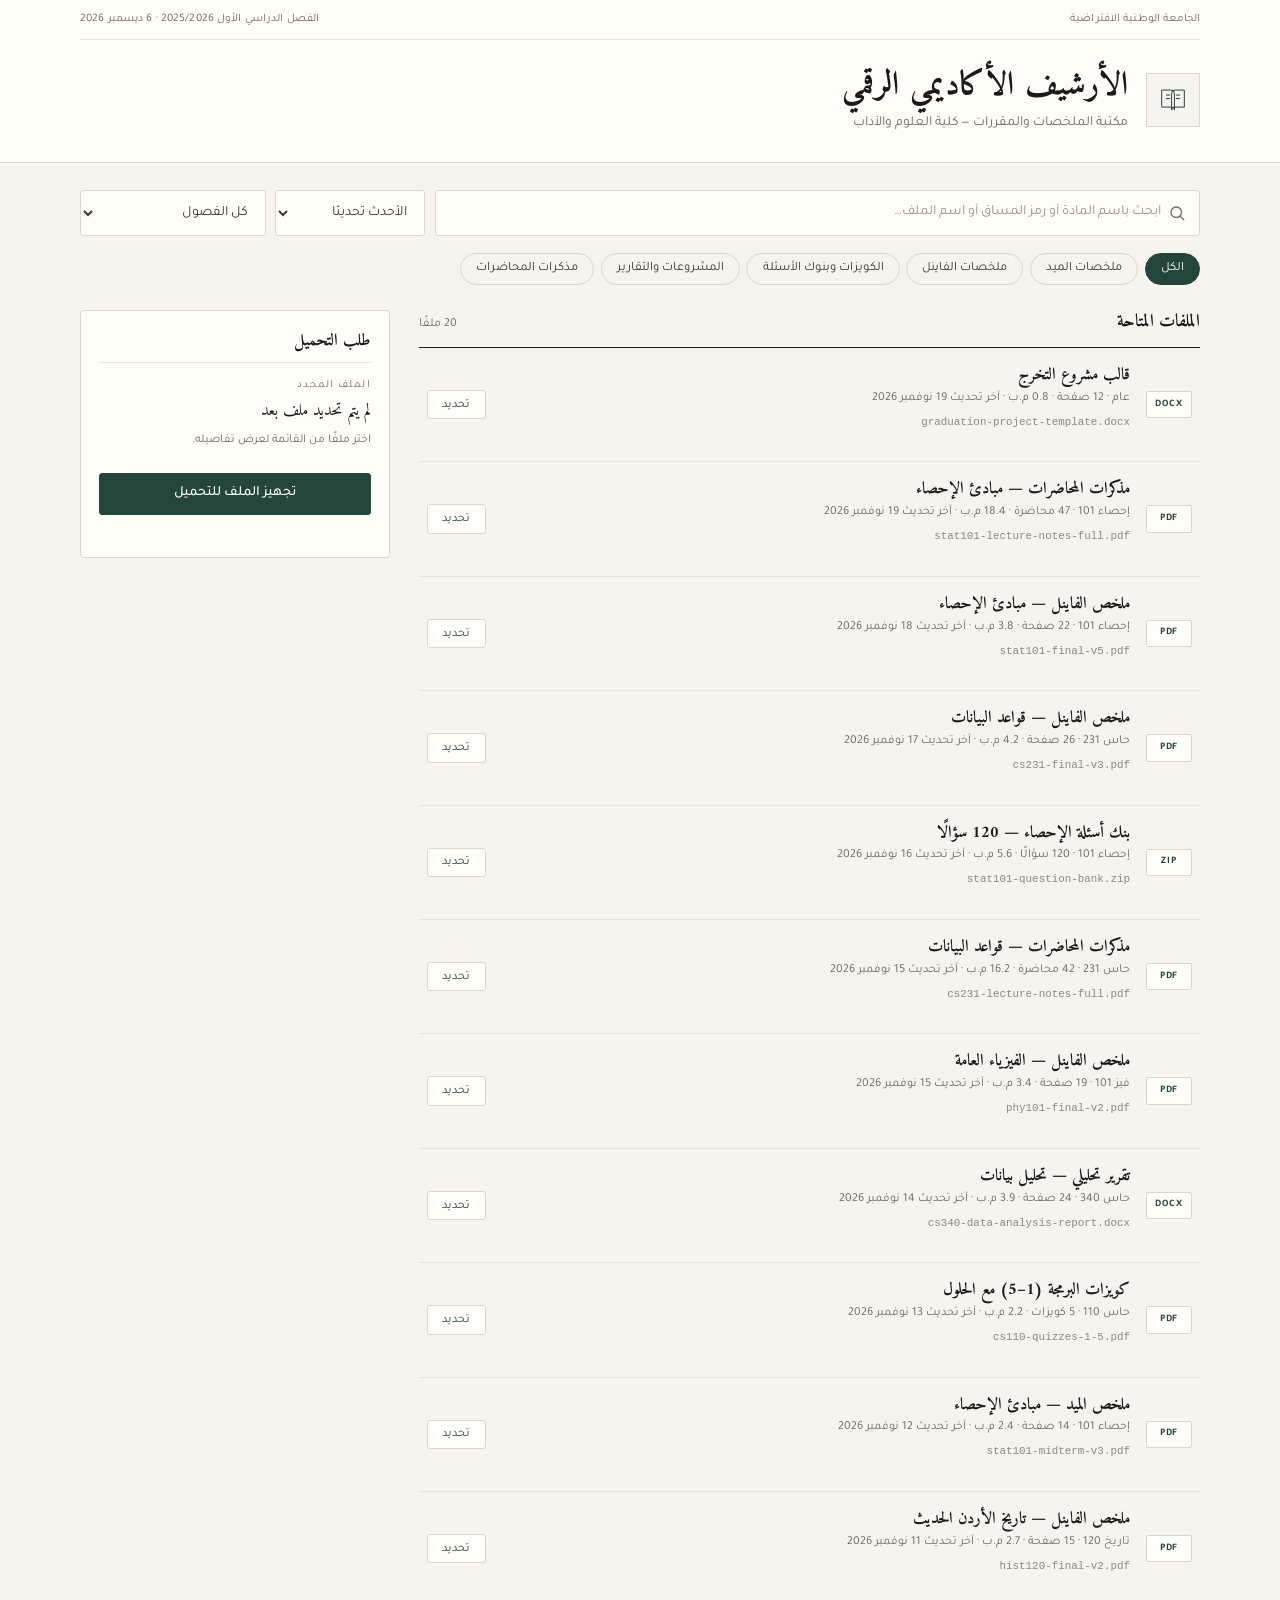
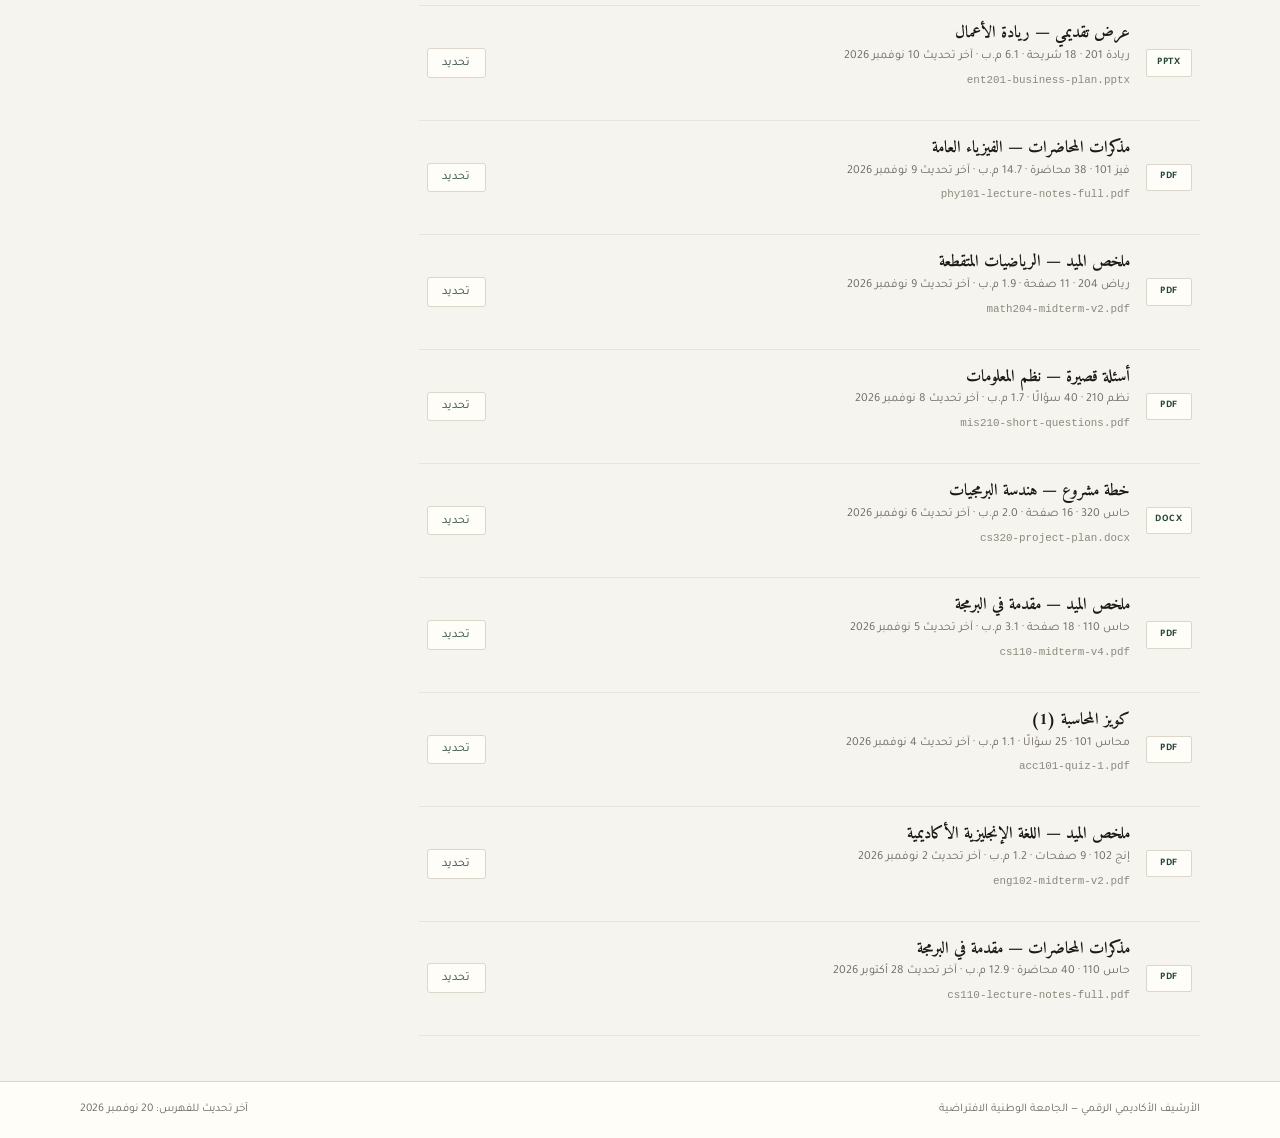
==== archive.html @ 577289bf "تطوير الواجهة الأولى بمكتبة ملفات واقعية، وإضافة أرشيف جدي مستقل مع تقرير جلسة" ====
<!DOCTYPE html>
<html lang="ar" dir="rtl">
<head>
<meta charset="utf-8">
<meta name="viewport" content="width=device-width, initial-scale=1">
<title>الأرشيف الأكاديمي الرقمي — الملخصات والمقررات</title>
<meta name="description" content="الأرشيف الأكاديمي الرقمي: ملخصات الميد والفاينل، بنوك الأسئلة، المشروعات، ومذكرات المحاضرات، مرتبة حسب المساق والفصل الدراسي.">
<meta name="theme-color" content="#f6f4ee">
<link rel="icon" href="assets/favicon-archive.svg" type="image/svg+xml">
<link rel="preconnect" href="https://fonts.googleapis.com">
<link rel="preconnect" href="https://fonts.gstatic.com" crossorigin>
<link href="https://fonts.googleapis.com/css2?family=Amiri:ital,wght@0,400;0,700;1,400&family=Tajawal:wght@300;400;500;700&display=swap" rel="stylesheet">
<link rel="stylesheet" href="assets/archive.css">
<script>window.__archiveStart = Date.now();</script>
</head>
<body>
<a class="skip" href="#archive">تخطَّ إلى قائمة الملفات</a>

<header class="site-head">
  <div class="container">
    <div class="head-top">
      <span>الجامعة الوطنية الافتراضية</span>
      <span>الفصل الدراسي الأول 2025/2026 · <span id="headDate">20 نوفمبر 2026</span></span>
    </div>
    <div class="head-main">
      <div class="brandmark" aria-hidden="true">
        <svg viewBox="0 0 48 48" fill="none" stroke="currentColor" stroke-width="1.4">
          <path d="M8 10h13a5 5 0 015 5v23a4 4 0 00-4-4H8z"/>
          <path d="M40 10H27a5 5 0 00-5 5v23a4 4 0 014-4h14z"/>
          <path d="M14 17h6M14 22h6M28 17h6M28 22h6"/>
        </svg>
      </div>
      <div class="head-title">
        <h1>الأرشيف الأكاديمي الرقمي</h1>
        <p>مكتبة الملخصات والمقررات — كلية العلوم والآداب</p>
      </div>
    </div>
  </div>
</header>

<main id="archive">
  <div class="container">
    <div class="toolbar">
      <div class="search">
        <svg viewBox="0 0 24 24" aria-hidden="true"><circle cx="11" cy="11" r="7" fill="none" stroke="currentColor" stroke-width="1.7"/><path d="M16.5 16.5L21 21" stroke="currentColor" stroke-width="1.7" stroke-linecap="round"/></svg>
        <label class="sr-only" for="searchInput">البحث في الأرشيف</label>
        <input id="searchInput" type="search" placeholder="ابحث باسم المادة أو رمز المساق أو اسم الملف…" autocomplete="off">
      </div>
      <div class="field">
        <label class="sr-only" for="sortSelect">الترتيب</label>
        <select id="sortSelect">
          <option value="newest">الأحدث تحديثًا</option>
          <option value="oldest">الأقدم تحديثًا</option>
          <option value="alpha">أبجديًا</option>
        </select>
      </div>
      <div class="field">
        <label class="sr-only" for="termSelect">الفصل الدراسي</label>
        <select id="termSelect">
          <option value="all">كل الفصول</option>
          <option value="first">الفصل الأول 2025/2026</option>
          <option value="second">الفصل الثاني 2024/2025</option>
        </select>
      </div>
    </div>

    <div class="chips" role="group" aria-label="تصفية حسب نوع الملف">
      <button class="chip is-active" type="button" data-cat="all" aria-pressed="true">الكل</button>
      <button class="chip" type="button" data-cat="midterm" aria-pressed="false">ملخصات الميد</button>
      <button class="chip" type="button" data-cat="final" aria-pressed="false">ملخصات الفاينل</button>
      <button class="chip" type="button" data-cat="quizzes" aria-pressed="false">الكويزات وبنوك الأسئلة</button>
      <button class="chip" type="button" data-cat="projects" aria-pressed="false">المشروعات والتقارير</button>
      <button class="chip" type="button" data-cat="notes" aria-pressed="false">مذكرات المحاضرات</button>
    </div>

    <div class="layout">
      <section class="results" aria-labelledby="resultsTitle">
        <div class="results__head">
          <h2 id="resultsTitle">الملفات المتاحة</h2>
          <p id="resultCount" aria-live="polite">20 ملفًا</p>
        </div>

        <ul class="list" id="list">
          <li class="item" data-cat="midterm" data-title="ملخص الميد — مبادئ الإحصاء" data-file="stat101-midterm-v3.pdf" data-date="2026-11-12" data-term="first" data-search="ملخص الميد — مبادئ الإحصاء إحصاء 101 stat101-midterm-v3.pdf ملخصات الميد">
            <span class="item__type">PDF</span>
            <div class="item__body">
              <h3 class="item__title">ملخص الميد — مبادئ الإحصاء</h3>
              <p class="item__meta">إحصاء 101 · 14 صفحة · 2.4 م.ب · آخر تحديث 12 نوفمبر 2026</p>
              <code class="item__file" dir="ltr">stat101-midterm-v3.pdf</code>
            </div>
            <button class="item__pick" type="button" aria-pressed="false">تحديد</button>
          </li>
          <li class="item" data-cat="midterm" data-title="ملخص الميد — الرياضيات المتقطعة" data-file="math204-midterm-v2.pdf" data-date="2026-11-09" data-term="first" data-search="ملخص الميد — الرياضيات المتقطعة رياض 204 math204-midterm-v2.pdf ملخصات الميد">
            <span class="item__type">PDF</span>
            <div class="item__body">
              <h3 class="item__title">ملخص الميد — الرياضيات المتقطعة</h3>
              <p class="item__meta">رياض 204 · 11 صفحة · 1.9 م.ب · آخر تحديث 9 نوفمبر 2026</p>
              <code class="item__file" dir="ltr">math204-midterm-v2.pdf</code>
            </div>
            <button class="item__pick" type="button" aria-pressed="false">تحديد</button>
          </li>
          <li class="item" data-cat="midterm" data-title="ملخص الميد — مقدمة في البرمجة" data-file="cs110-midterm-v4.pdf" data-date="2026-11-05" data-term="first" data-search="ملخص الميد — مقدمة في البرمجة حاس 110 cs110-midterm-v4.pdf ملخصات الميد">
            <span class="item__type">PDF</span>
            <div class="item__body">
              <h3 class="item__title">ملخص الميد — مقدمة في البرمجة</h3>
              <p class="item__meta">حاس 110 · 18 صفحة · 3.1 م.ب · آخر تحديث 5 نوفمبر 2026</p>
              <code class="item__file" dir="ltr">cs110-midterm-v4.pdf</code>
            </div>
            <button class="item__pick" type="button" aria-pressed="false">تحديد</button>
          </li>
          <li class="item" data-cat="midterm" data-title="ملخص الميد — اللغة الإنجليزية الأكاديمية" data-file="eng102-midterm-v2.pdf" data-date="2026-11-02" data-term="first" data-search="ملخص الميد — اللغة الإنجليزية الأكاديمية إنج 102 eng102-midterm-v2.pdf ملخصات الميد">
            <span class="item__type">PDF</span>
            <div class="item__body">
              <h3 class="item__title">ملخص الميد — اللغة الإنجليزية الأكاديمية</h3>
              <p class="item__meta">إنج 102 · 9 صفحات · 1.2 م.ب · آخر تحديث 2 نوفمبر 2026</p>
              <code class="item__file" dir="ltr">eng102-midterm-v2.pdf</code>
            </div>
            <button class="item__pick" type="button" aria-pressed="false">تحديد</button>
          </li>
          <li class="item" data-cat="final" data-title="ملخص الفاينل — مبادئ الإحصاء" data-file="stat101-final-v5.pdf" data-date="2026-11-18" data-term="first" data-search="ملخص الفاينل — مبادئ الإحصاء إحصاء 101 stat101-final-v5.pdf ملخصات الفاينل">
            <span class="item__type">PDF</span>
            <div class="item__body">
              <h3 class="item__title">ملخص الفاينل — مبادئ الإحصاء</h3>
              <p class="item__meta">إحصاء 101 · 22 صفحة · 3.8 م.ب · آخر تحديث 18 نوفمبر 2026</p>
              <code class="item__file" dir="ltr">stat101-final-v5.pdf</code>
            </div>
            <button class="item__pick" type="button" aria-pressed="false">تحديد</button>
          </li>
          <li class="item" data-cat="final" data-title="ملخص الفاينل — قواعد البيانات" data-file="cs231-final-v3.pdf" data-date="2026-11-17" data-term="first" data-search="ملخص الفاينل — قواعد البيانات حاس 231 cs231-final-v3.pdf ملخصات الفاينل">
            <span class="item__type">PDF</span>
            <div class="item__body">
              <h3 class="item__title">ملخص الفاينل — قواعد البيانات</h3>
              <p class="item__meta">حاس 231 · 26 صفحة · 4.2 م.ب · آخر تحديث 17 نوفمبر 2026</p>
              <code class="item__file" dir="ltr">cs231-final-v3.pdf</code>
            </div>
            <button class="item__pick" type="button" aria-pressed="false">تحديد</button>
          </li>
          <li class="item" data-cat="final" data-title="ملخص الفاينل — الفيزياء العامة" data-file="phy101-final-v2.pdf" data-date="2026-11-15" data-term="first" data-search="ملخص الفاينل — الفيزياء العامة فيز 101 phy101-final-v2.pdf ملخصات الفاينل">
            <span class="item__type">PDF</span>
            <div class="item__body">
              <h3 class="item__title">ملخص الفاينل — الفيزياء العامة</h3>
              <p class="item__meta">فيز 101 · 19 صفحة · 3.4 م.ب · آخر تحديث 15 نوفمبر 2026</p>
              <code class="item__file" dir="ltr">phy101-final-v2.pdf</code>
            </div>
            <button class="item__pick" type="button" aria-pressed="false">تحديد</button>
          </li>
          <li class="item" data-cat="final" data-title="ملخص الفاينل — تاريخ الأردن الحديث" data-file="hist120-final-v2.pdf" data-date="2026-11-11" data-term="first" data-search="ملخص الفاينل — تاريخ الأردن الحديث تاريخ 120 hist120-final-v2.pdf ملخصات الفاينل">
            <span class="item__type">PDF</span>
            <div class="item__body">
              <h3 class="item__title">ملخص الفاينل — تاريخ الأردن الحديث</h3>
              <p class="item__meta">تاريخ 120 · 15 صفحة · 2.7 م.ب · آخر تحديث 11 نوفمبر 2026</p>
              <code class="item__file" dir="ltr">hist120-final-v2.pdf</code>
            </div>
            <button class="item__pick" type="button" aria-pressed="false">تحديد</button>
          </li>
          <li class="item" data-cat="quizzes" data-title="بنك أسئلة الإحصاء — 120 سؤالًا" data-file="stat101-question-bank.zip" data-date="2026-11-16" data-term="first" data-search="بنك أسئلة الإحصاء — 120 سؤالًا إحصاء 101 stat101-question-bank.zip الكويزات">
            <span class="item__type">ZIP</span>
            <div class="item__body">
              <h3 class="item__title">بنك أسئلة الإحصاء — 120 سؤالًا</h3>
              <p class="item__meta">إحصاء 101 · 120 سؤالًا · 5.6 م.ب · آخر تحديث 16 نوفمبر 2026</p>
              <code class="item__file" dir="ltr">stat101-question-bank.zip</code>
            </div>
            <button class="item__pick" type="button" aria-pressed="false">تحديد</button>
          </li>
          <li class="item" data-cat="quizzes" data-title="كويزات البرمجة (1–5) مع الحلول" data-file="cs110-quizzes-1-5.pdf" data-date="2026-11-13" data-term="first" data-search="كويزات البرمجة (1–5) مع الحلول حاس 110 cs110-quizzes-1-5.pdf الكويزات">
            <span class="item__type">PDF</span>
            <div class="item__body">
              <h3 class="item__title">كويزات البرمجة (1–5) مع الحلول</h3>
              <p class="item__meta">حاس 110 · 5 كويزات · 2.2 م.ب · آخر تحديث 13 نوفمبر 2026</p>
              <code class="item__file" dir="ltr">cs110-quizzes-1-5.pdf</code>
            </div>
            <button class="item__pick" type="button" aria-pressed="false">تحديد</button>
          </li>
          <li class="item" data-cat="quizzes" data-title="أسئلة قصيرة — نظم المعلومات" data-file="mis210-short-questions.pdf" data-date="2026-11-08" data-term="first" data-search="أسئلة قصيرة — نظم المعلومات نظم 210 mis210-short-questions.pdf الكويزات">
            <span class="item__type">PDF</span>
            <div class="item__body">
              <h3 class="item__title">أسئلة قصيرة — نظم المعلومات</h3>
              <p class="item__meta">نظم 210 · 40 سؤالًا · 1.7 م.ب · آخر تحديث 8 نوفمبر 2026</p>
              <code class="item__file" dir="ltr">mis210-short-questions.pdf</code>
            </div>
            <button class="item__pick" type="button" aria-pressed="false">تحديد</button>
          </li>
          <li class="item" data-cat="quizzes" data-title="كويز المحاسبة (1)" data-file="acc101-quiz-1.pdf" data-date="2026-11-04" data-term="first" data-search="كويز المحاسبة (1) محاس 101 acc101-quiz-1.pdf الكويزات">
            <span class="item__type">PDF</span>
            <div class="item__body">
              <h3 class="item__title">كويز المحاسبة (1)</h3>
              <p class="item__meta">محاس 101 · 25 سؤالًا · 1.1 م.ب · آخر تحديث 4 نوفمبر 2026</p>
              <code class="item__file" dir="ltr">acc101-quiz-1.pdf</code>
            </div>
            <button class="item__pick" type="button" aria-pressed="false">تحديد</button>
          </li>
          <li class="item" data-cat="projects" data-title="قالب مشروع التخرج" data-file="graduation-project-template.docx" data-date="2026-11-19" data-term="first" data-search="قالب مشروع التخرج عام graduation-project-template.docx المشروعات">
            <span class="item__type">DOCX</span>
            <div class="item__body">
              <h3 class="item__title">قالب مشروع التخرج</h3>
              <p class="item__meta">عام · 12 صفحة · 0.8 م.ب · آخر تحديث 19 نوفمبر 2026</p>
              <code class="item__file" dir="ltr">graduation-project-template.docx</code>
            </div>
            <button class="item__pick" type="button" aria-pressed="false">تحديد</button>
          </li>
          <li class="item" data-cat="projects" data-title="تقرير تحليلي — تحليل بيانات" data-file="cs340-data-analysis-report.docx" data-date="2026-11-14" data-term="first" data-search="تقرير تحليلي — تحليل بيانات حاس 340 cs340-data-analysis-report.docx المشروعات">
            <span class="item__type">DOCX</span>
            <div class="item__body">
              <h3 class="item__title">تقرير تحليلي — تحليل بيانات</h3>
              <p class="item__meta">حاس 340 · 24 صفحة · 3.9 م.ب · آخر تحديث 14 نوفمبر 2026</p>
              <code class="item__file" dir="ltr">cs340-data-analysis-report.docx</code>
            </div>
            <button class="item__pick" type="button" aria-pressed="false">تحديد</button>
          </li>
          <li class="item" data-cat="projects" data-title="عرض تقديمي — ريادة الأعمال" data-file="ent201-business-plan.pptx" data-date="2026-11-10" data-term="first" data-search="عرض تقديمي — ريادة الأعمال ريادة 201 ent201-business-plan.pptx المشروعات">
            <span class="item__type">PPTX</span>
            <div class="item__body">
              <h3 class="item__title">عرض تقديمي — ريادة الأعمال</h3>
              <p class="item__meta">ريادة 201 · 18 شريحة · 6.1 م.ب · آخر تحديث 10 نوفمبر 2026</p>
              <code class="item__file" dir="ltr">ent201-business-plan.pptx</code>
            </div>
            <button class="item__pick" type="button" aria-pressed="false">تحديد</button>
          </li>
          <li class="item" data-cat="projects" data-title="خطة مشروع — هندسة البرمجيات" data-file="cs320-project-plan.docx" data-date="2026-11-06" data-term="first" data-search="خطة مشروع — هندسة البرمجيات حاس 320 cs320-project-plan.docx المشروعات">
            <span class="item__type">DOCX</span>
            <div class="item__body">
              <h3 class="item__title">خطة مشروع — هندسة البرمجيات</h3>
              <p class="item__meta">حاس 320 · 16 صفحة · 2.0 م.ب · آخر تحديث 6 نوفمبر 2026</p>
              <code class="item__file" dir="ltr">cs320-project-plan.docx</code>
            </div>
            <button class="item__pick" type="button" aria-pressed="false">تحديد</button>
          </li>
          <li class="item" data-cat="notes" data-title="مذكرات المحاضرات — مبادئ الإحصاء" data-file="stat101-lecture-notes-full.pdf" data-date="2026-11-19" data-term="first" data-search="مذكرات المحاضرات — مبادئ الإحصاء إحصاء 101 stat101-lecture-notes-full.pdf مذكرات المحاضرات">
            <span class="item__type">PDF</span>
            <div class="item__body">
              <h3 class="item__title">مذكرات المحاضرات — مبادئ الإحصاء</h3>
              <p class="item__meta">إحصاء 101 · 47 محاضرة · 18.4 م.ب · آخر تحديث 19 نوفمبر 2026</p>
              <code class="item__file" dir="ltr">stat101-lecture-notes-full.pdf</code>
            </div>
            <button class="item__pick" type="button" aria-pressed="false">تحديد</button>
          </li>
          <li class="item" data-cat="notes" data-title="مذكرات المحاضرات — قواعد البيانات" data-file="cs231-lecture-notes-full.pdf" data-date="2026-11-15" data-term="first" data-search="مذكرات المحاضرات — قواعد البيانات حاس 231 cs231-lecture-notes-full.pdf مذكرات المحاضرات">
            <span class="item__type">PDF</span>
            <div class="item__body">
              <h3 class="item__title">مذكرات المحاضرات — قواعد البيانات</h3>
              <p class="item__meta">حاس 231 · 42 محاضرة · 16.2 م.ب · آخر تحديث 15 نوفمبر 2026</p>
              <code class="item__file" dir="ltr">cs231-lecture-notes-full.pdf</code>
            </div>
            <button class="item__pick" type="button" aria-pressed="false">تحديد</button>
          </li>
          <li class="item" data-cat="notes" data-title="مذكرات المحاضرات — الفيزياء العامة" data-file="phy101-lecture-notes-full.pdf" data-date="2026-11-09" data-term="second" data-search="مذكرات المحاضرات — الفيزياء العامة فيز 101 phy101-lecture-notes-full.pdf مذكرات المحاضرات">
            <span class="item__type">PDF</span>
            <div class="item__body">
              <h3 class="item__title">مذكرات المحاضرات — الفيزياء العامة</h3>
              <p class="item__meta">فيز 101 · 38 محاضرة · 14.7 م.ب · آخر تحديث 9 نوفمبر 2026</p>
              <code class="item__file" dir="ltr">phy101-lecture-notes-full.pdf</code>
            </div>
            <button class="item__pick" type="button" aria-pressed="false">تحديد</button>
          </li>
          <li class="item" data-cat="notes" data-title="مذكرات المحاضرات — مقدمة في البرمجة" data-file="cs110-lecture-notes-full.pdf" data-date="2026-10-28" data-term="second" data-search="مذكرات المحاضرات — مقدمة في البرمجة حاس 110 cs110-lecture-notes-full.pdf مذكرات المحاضرات">
            <span class="item__type">PDF</span>
            <div class="item__body">
              <h3 class="item__title">مذكرات المحاضرات — مقدمة في البرمجة</h3>
              <p class="item__meta">حاس 110 · 40 محاضرة · 12.9 م.ب · آخر تحديث 28 أكتوبر 2026</p>
              <code class="item__file" dir="ltr">cs110-lecture-notes-full.pdf</code>
            </div>
            <button class="item__pick" type="button" aria-pressed="false">تحديد</button>
          </li>
        </ul>
        <p class="empty" id="empty" hidden>لا توجد ملفات مطابقة لبحثك. جرّب كلمة أخرى أو أعد ضبط التصفية.</p>
      </section>

      <aside class="request" id="requestCard" aria-labelledby="requestTitle">
        <h2 id="requestTitle">طلب التحميل</h2>
        <p class="request__label">الملف المحدد</p>
        <p class="request__title" id="selTitle">لم يتم تحديد ملف بعد</p>
        <p class="request__meta" id="selMeta">اختر ملفًا من القائمة لعرض تفاصيله.</p>
        <button class="btn-primary" id="prepareBtn" type="button">تجهيز الملف للتحميل</button>
        <p class="request__msg" id="reqMsg" role="status"></p>
      </aside>
    </div>
  </div>
</main>

<footer class="site-foot">
  <div class="container">
    <span>الأرشيف الأكاديمي الرقمي — الجامعة الوطنية الافتراضية</span>
    <span>آخر تحديث للفهرس: 20 نوفمبر 2026</span>
  </div>
</footer>

<!-- ================= شاشة التجهيز ================= -->
<div class="prep" id="prep" role="dialog" aria-modal="true" aria-labelledby="prepTitle" hidden>
  <div class="prep__box">
    <p class="prep__kicker">الأرشيف الأكاديمي الرقمي</p>
    <h2 id="prepTitle">جارٍ تجهيز الملف</h2>
    <p class="prep__file" id="prepFile"></p>
    <div class="prep__bar" role="progressbar" aria-valuemin="0" aria-valuemax="100" aria-valuenow="0" id="prepBarWrap">
      <span id="prepBar"></span>
    </div>
    <p class="prep__status" id="prepStatus">التحقق من صلاحية النسخة…</p>
  </div>
</div>

<!-- ================= تقرير الجلسة ================= -->
<section class="report" id="report" aria-labelledby="reportTitle" hidden>
  <div class="report__inner">
    <p class="report__kicker">الأرشيف الأكاديمي الرقمي · تقرير آلي</p>
    <h1 id="reportTitle" tabindex="-1">تقرير الجلسة</h1>
    <p class="report__date" id="reportDate"></p>

    <dl class="report__rows">
      <div><dt>الوقت الآن على جهازك</dt><dd id="rTime">—</dd></div>
      <div><dt>المدة التي أمضيتها هنا تبحث عن طريق مختصر</dt><dd id="rDuration">—</dd></div>
      <div><dt>عدد المحاولات والنقرات</dt><dd id="rClicks">—</dd></div>
      <div><dt>الهدف الذي بحثت عنه</dt><dd id="rTarget">—</dd></div>
    </dl>

    <blockquote id="rQuote"></blockquote>

    <div class="report__actions">
      <button class="btn-primary" id="saveReceipt" type="button">حفظ إيصال الجلسة</button>
      <button class="btn-secondary" id="closeAndStudy" type="button">أغلق الصفحة وابدأ الدراسة</button>
    </div>
    <p class="report__note" id="receiptNote" role="status"></p>
  </div>
</section>

<!-- ================= الشاشة الأخيرة ================= -->
<div class="blank" id="blank" hidden>
  <p>الكتاب أمامك.</p>
</div>

<script src="assets/archive.js"></script>
</body>
</html>
---- assets/archive.css ----
/* ==========================================================================
   الأرشيف الأكاديمي الرقمي — أنماط الصفحة الجدية
   لوحة ألوان ورقية هادئة: عاجي، حبر داكن، أخضر جامعي
   ========================================================================== */

:root{
  --paper:#f6f4ee;
  --surface:#fffdf8;
  --ink:#1b1a17;
  --ink-2:#3d3a34;
  --muted:#6f6b63;
  --line:#dcd7cb;
  --line-2:#e9e5db;
  --accent:#24463a;
  --accent-2:#356353;
  --accent-soft:#eaf0ec;
  --danger:#8a3b32;
  --serif:"Amiri","Noto Naskh Arabic","Times New Roman",serif;
  --sans:"Tajawal","Segoe UI",system-ui,-apple-system,sans-serif;
}

*,*::before,*::after{box-sizing:border-box}

html{-webkit-text-size-adjust:100%; scroll-behavior:smooth}
@media (prefers-reduced-motion:reduce){html{scroll-behavior:auto}}

body{
  margin:0;
  background:var(--paper);
  color:var(--ink);
  font-family:var(--sans);
  font-size:16px;
  line-height:1.85;
  -webkit-font-smoothing:antialiased;
}

.container{width:min(1120px, 100% - 2.5rem); margin-inline:auto}

h1,h2,h3{font-family:var(--serif); font-weight:700; line-height:1.35; margin:0}
p{margin:0}
a{color:var(--accent)}
a:hover{color:var(--accent-2)}

.sr-only{
  position:absolute; width:1px; height:1px; padding:0; margin:-1px;
  overflow:hidden; clip:rect(0 0 0 0); white-space:nowrap; border:0;
}
.skip{
  position:absolute; inset-inline-start:-9999px; top:.5rem; z-index:99;
  background:var(--accent); color:#fff; padding:.6rem 1rem; border-radius:3px;
}
.skip:focus{inset-inline-start:1rem}

:focus-visible{outline:2px solid var(--accent); outline-offset:3px}

/* ------------------------------------------------------------------ الترويسة */
.site-head{background:var(--surface); border-bottom:1px solid var(--line)}
.head-top{
  display:flex; align-items:center; justify-content:space-between; gap:1rem;
  padding:.55rem 0; border-bottom:1px solid var(--line-2);
  font-size:.72rem; color:var(--muted); letter-spacing:.01em; flex-wrap:wrap;
}
.head-main{display:flex; align-items:center; gap:1.1rem; padding:1.5rem 0 1.6rem}
.brandmark{
  width:54px; height:54px; flex:0 0 auto; display:grid; place-items:center;
  border:1px solid var(--line); color:var(--accent); background:var(--paper);
}
.brandmark svg{width:34px; height:34px}
.head-title h1{font-size:clamp(1.5rem,3.2vw,2.05rem); letter-spacing:.01em}
.head-title p{font-size:.86rem; color:var(--muted); margin-top:.15rem}

/* ------------------------------------------------------------------ الشريط */
main{padding-top:1.7rem}
.toolbar{
  display:grid; grid-template-columns:minmax(0,1fr) auto auto; gap:.6rem;
  align-items:center; margin-bottom:1.1rem;
}
.search{position:relative}
.search svg{
  position:absolute; inset-inline-start:.85rem; top:50%; transform:translateY(-50%);
  width:18px; height:18px; color:var(--muted); pointer-events:none;
}
input[type="search"], select{
  width:100%; height:46px; border:1px solid var(--line); background:var(--surface);
  color:var(--ink); border-radius:3px; font-family:inherit; font-size:.88rem;
  padding-inline:2.4rem .9rem;
}
select{padding-inline:.8rem; min-width:150px; cursor:pointer; color:var(--ink-2)}
input[type="search"]::placeholder{color:#9a958a}
input[type="search"]:focus, select:focus{border-color:var(--accent); outline:none; box-shadow:0 0 0 3px rgba(36,70,58,.09)}

.chips{
  display:flex; gap:.4rem; overflow-x:auto; padding-bottom:.5rem; margin-bottom:1.1rem;
  scrollbar-width:none; -webkit-overflow-scrolling:touch;
}
.chips::-webkit-scrollbar{display:none}
.chip{
  flex:0 0 auto; font-family:inherit; font-size:.8rem; color:var(--ink-2);
  background:transparent; border:1px solid var(--line); border-radius:999px;
  padding:.42rem .95rem; cursor:pointer; white-space:nowrap;
  transition:background .2s, color .2s, border-color .2s;
}
.chip:hover{border-color:var(--accent); color:var(--accent)}
.chip.is-active{background:var(--accent); border-color:var(--accent); color:#fff}

/* ------------------------------------------------------------------ التخطيط */
.layout{
  display:grid; grid-template-columns:minmax(0,1fr) 310px;
  gap:1.8rem; align-items:start; padding-bottom:2.8rem;
}
.results__head{
  display:flex; align-items:baseline; justify-content:space-between; gap:1rem;
  padding-bottom:.7rem; border-bottom:1px solid var(--ink);
}
.results__head h2{font-size:1.1rem}
.results__head p{font-size:.76rem; color:var(--muted); white-space:nowrap}

.list{list-style:none; margin:0; padding:0}
.item{
  display:grid; grid-template-columns:auto minmax(0,1fr) auto;
  gap:1rem; align-items:center;
  padding:1rem .5rem; border-bottom:1px solid var(--line-2);
  transition:background .18s;
}
.item[hidden]{display:none}
.item:hover{background:rgba(36,70,58,.032)}
.item.is-selected{background:var(--accent-soft); box-shadow:inset -3px 0 0 var(--accent)}
.item__type{
  font-family:var(--sans); font-size:.62rem; font-weight:700; letter-spacing:.08em;
  color:var(--accent); background:var(--surface); border:1px solid var(--line);
  border-radius:2px; padding:.22rem .4rem; min-width:46px; text-align:center;
}
.item__body{min-width:0}
.item__title{font-size:1.03rem; color:var(--ink); margin-bottom:.1rem}
.item__meta{font-size:.76rem; color:var(--muted); line-height:1.7}
.item__file{
  display:inline-block; margin-top:.2rem; font-size:.68rem; color:#8d887d;
  font-family:ui-monospace,SFMono-Regular,Menlo,Consolas,monospace;
  overflow:hidden; text-overflow:ellipsis; max-width:100%;
}
.item__pick{
  font-family:inherit; font-size:.76rem; color:var(--accent);
  background:var(--surface); border:1px solid var(--line); border-radius:3px;
  padding:.42rem .9rem; cursor:pointer; white-space:nowrap;
  transition:background .2s, color .2s, border-color .2s;
}
.item__pick:hover{border-color:var(--accent)}
.item.is-selected .item__pick{background:var(--accent); color:#fff; border-color:var(--accent)}

.empty{
  padding:2.4rem .5rem; color:var(--muted); font-size:.88rem; text-align:center;
}

/* --------------------------------------------------------------- طلب التحميل */
.request{
  position:sticky; top:1.2rem;
  background:var(--surface); border:1px solid var(--line); border-radius:4px;
  padding:1.15rem 1.15rem 1.2rem;
}
.request h2{font-size:1.05rem; padding-bottom:.6rem; border-bottom:1px solid var(--line-2); margin-bottom:.8rem}
.request__label{font-size:.68rem; letter-spacing:.1em; color:var(--muted)}
.request__title{font-family:var(--serif); font-size:1rem; line-height:1.6; margin:.2rem 0 .3rem; min-height:1.6em}
.request__meta{font-size:.75rem; color:var(--muted); line-height:1.7; min-height:2.4em}
.btn-primary{
  display:inline-flex; align-items:center; justify-content:center;
  width:100%; margin-top:.9rem; padding:.72rem 1rem;
  background:var(--accent); color:#fff; border:1px solid var(--accent);
  border-radius:3px; font-family:inherit; font-size:.88rem; font-weight:500;
  cursor:pointer; transition:background .2s, border-color .2s;
}
.btn-primary:hover{background:var(--accent-2); border-color:var(--accent-2)}
.btn-primary[disabled]{opacity:.6; cursor:default}
.request__msg{font-size:.73rem; color:var(--danger); margin-top:.5rem; min-height:1.3em}

/* ------------------------------------------------------------------ التذييل */
.site-foot{border-top:1px solid var(--line); background:var(--surface)}
.site-foot .container{
  display:flex; align-items:center; justify-content:space-between; gap:1rem;
  padding:1.1rem 0; font-size:.73rem; color:var(--muted); flex-wrap:wrap;
}

/* ------------------------------------------------------------- شاشة التجهيز */
.prep{
  position:fixed; inset:0; z-index:60; display:grid; place-items:center;
  background:rgba(246,244,238,.97); padding:1.2rem;
  animation:fade .35s ease;
}
.prep[hidden]{display:none}
.prep__box{width:min(430px, 100%); text-align:center}
.prep__kicker{font-size:.68rem; letter-spacing:.12em; color:var(--muted); margin-bottom:.5rem}
.prep__box h2{font-size:1.35rem; color:var(--ink)}
.prep__file{
  font-size:.76rem; color:var(--muted); margin:.45rem 0 1.3rem;
  font-family:ui-monospace,SFMono-Regular,Menlo,Consolas,monospace;
  word-break:break-all; direction:ltr;
}
.prep__bar{height:3px; background:var(--line); overflow:hidden; border-radius:2px}
.prep__bar span{display:block; height:100%; width:0; background:var(--accent); transition:width .45s linear}
.prep__status{font-size:.76rem; color:var(--muted); margin-top:.85rem; min-height:1.4em}

/* ------------------------------------------------------------- تقرير الجلسة */
.report{
  position:fixed; inset:0; z-index:70; overflow:auto;
  background:var(--paper); animation:fade .55s ease;
}
.report[hidden]{display:none}
.report__inner{max-width:690px; margin:0 auto; padding:clamp(2.2rem,8vh,4.5rem) 1.4rem 3.5rem}
.report__kicker{font-size:.68rem; letter-spacing:.14em; color:var(--muted)}
.report__inner h1{
  font-size:clamp(1.9rem,5vw,2.7rem); color:var(--ink);
  margin:.35rem 0 .5rem; outline:none;
}
.report__date{
  font-size:.82rem; color:var(--muted);
  padding-bottom:1.4rem; border-bottom:1.5px solid var(--ink);
}
.report__rows{margin:1.4rem 0 0; padding:0; display:block}
.report__rows > div{
  display:flex; align-items:baseline; justify-content:space-between;
  gap:1.4rem; padding:.95rem 0; border-bottom:1px solid var(--line);
}
.report__rows dt{font-size:.85rem; color:var(--ink-2); line-height:1.75}
.report__rows dd{
  margin:0; font-size:.95rem; color:var(--ink); font-weight:700;
  text-align:left; font-variant-numeric:tabular-nums; line-height:1.75;
}
.report blockquote{
  margin:2.2rem 0 0; padding:1.3rem 1.3rem 1.1rem;
  border-inline-start:3px solid var(--accent); background:var(--surface);
  font-family:var(--serif); font-size:1.12rem; line-height:2.05; color:var(--ink);
}
.report blockquote p + p{margin-top:.45rem}
.report__actions{display:flex; gap:.6rem; flex-wrap:wrap; margin-top:2rem}
.report__actions .btn-primary{width:auto; margin-top:0; padding:.7rem 1.2rem}
.btn-secondary{
  display:inline-flex; align-items:center; justify-content:center;
  padding:.7rem 1.2rem; background:transparent; color:var(--ink);
  border:1px solid var(--line); border-radius:3px; font-family:inherit;
  font-size:.85rem; cursor:pointer; transition:border-color .2s, background .2s;
}
.btn-secondary:hover{border-color:var(--accent); background:var(--surface)}
.report__note{font-size:.74rem; color:var(--muted); margin-top:.8rem; min-height:1.3em}

/* --------------------------------------------------------------- الشاشة الأخيرة */
.blank{
  position:fixed; inset:0; z-index:80; display:grid; place-items:center;
  background:var(--paper); animation:fade 1.1s ease;
}
.blank[hidden]{display:none}
.blank p{
  font-family:var(--serif); font-size:clamp(1.7rem,4.5vw,2.4rem);
  color:var(--ink); letter-spacing:.01em; padding:1rem; text-align:center;
}

@keyframes fade{from{opacity:0}}
@media (prefers-reduced-motion:reduce){
  *,*::before,*::after{animation-duration:.001ms !important; transition-duration:.001ms !important}
}

/* ------------------------------------------------------------------ استجابة */
@media (max-width: 900px){
  .layout{grid-template-columns:1fr; gap:0}
  .results{padding-bottom:1rem}

  .request{
    position:fixed; inset-inline:0; bottom:0; top:auto; z-index:30;
    border-radius:0; border-inline:0; border-bottom:0;
    padding:.7rem 1rem calc(.7rem + env(safe-area-inset-bottom, 0px));
    display:grid; grid-template-columns:minmax(0,1fr) auto;
    grid-template-areas:"title btn" "meta btn" "msg msg";
    gap:.1rem .8rem; align-items:center;
    box-shadow:0 -8px 24px rgba(27,26,23,.07);
  }
  .request h2, .request__label{display:none}
  .request__title{grid-area:title; font-size:.9rem; margin:0; min-height:0; line-height:1.5}
  .request__meta{grid-area:meta; font-size:.7rem; min-height:0; line-height:1.5; white-space:nowrap; overflow:hidden; text-overflow:ellipsis}
  .request .btn-primary{grid-area:btn; width:auto; margin:0; padding:.6rem 1rem; font-size:.8rem; white-space:nowrap}
  .request__msg{grid-area:msg; margin:.15rem 0 0; min-height:0; font-size:.7rem}
  main{padding-bottom:4.5rem}
  .site-foot .container{padding-bottom:5rem}
}

@media (max-width: 680px){
  .container{width:calc(100% - 1.6rem)}
  .head-main{gap:.8rem; padding:1.1rem 0 1.2rem}
  .brandmark{width:46px; height:46px}
  .brandmark svg{width:28px; height:28px}
  .head-top{font-size:.66rem}
  .toolbar{grid-template-columns:1fr 1fr}
  .search{grid-column:1 / -1}
  select{min-width:0}
  .item{grid-template-columns:auto minmax(0,1fr); gap:.7rem; padding:.9rem .2rem}
  .item__pick{grid-column:2; justify-self:start; margin-top:.45rem}
  .item__title{font-size:.98rem}
  .report__rows > div{flex-direction:column; gap:.15rem; align-items:flex-start}
  .report__rows dd{text-align:right}
  .report__actions .btn-primary, .report__actions .btn-secondary{width:100%}
}
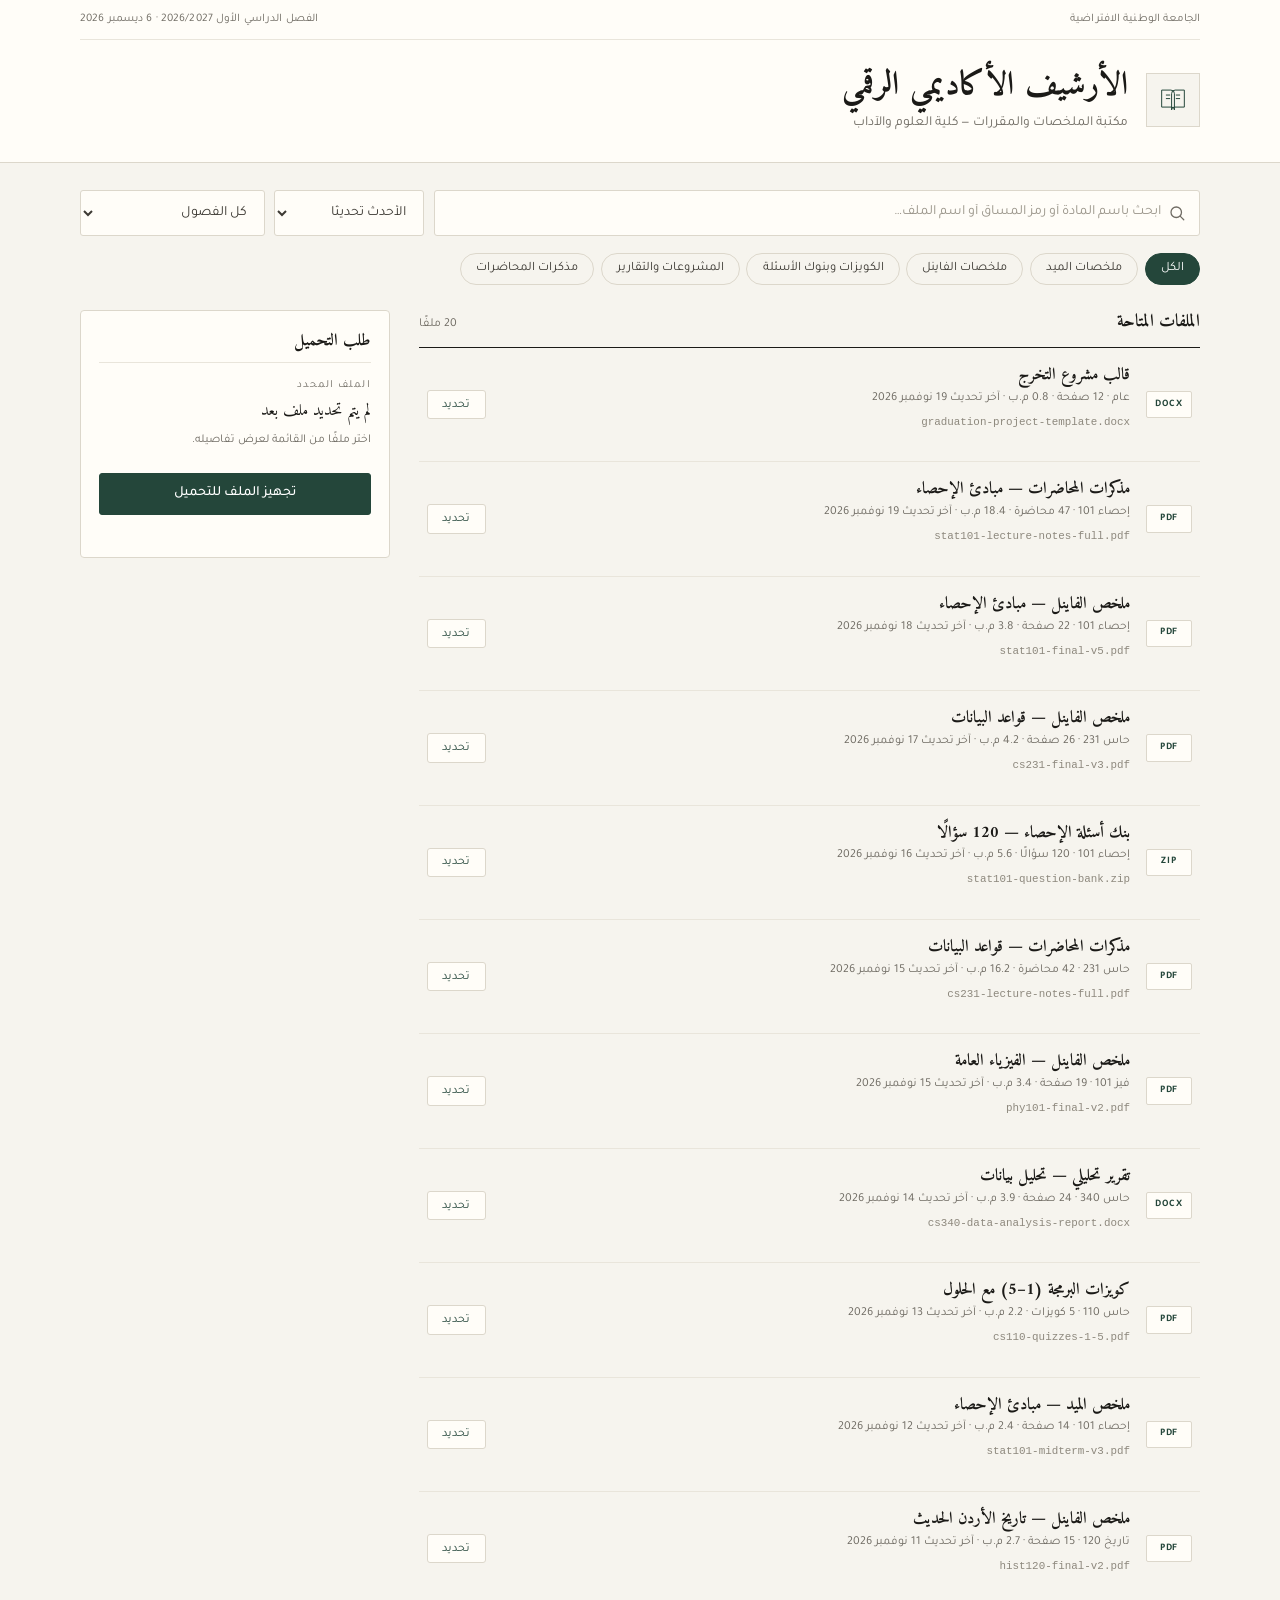
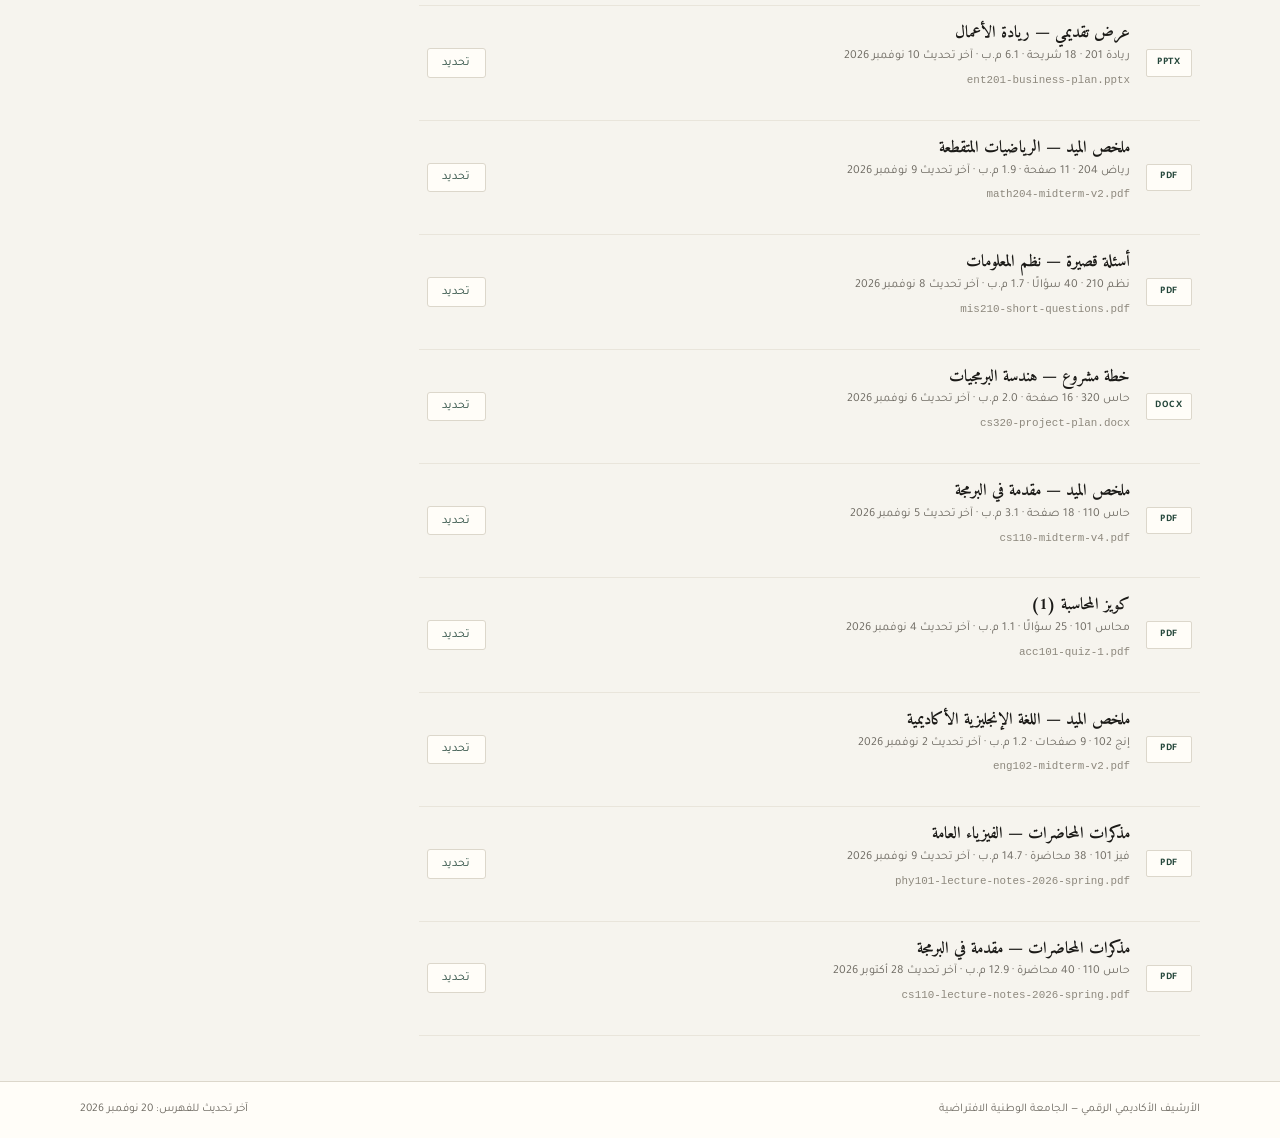
==== commit b230a9fb: "توحيد التسلسل الزمني للفصول في الأرشيف" ====
--- a/archive.html
+++ b/archive.html
@@ -20,7 +20,7 @@
   <div class="container">
     <div class="head-top">
       <span>الجامعة الوطنية الافتراضية</span>
-      <span>الفصل الدراسي الأول 2025/2026 · <span id="headDate">20 نوفمبر 2026</span></span>
+      <span>الفصل الدراسي الأول 2026/2027 · <span id="headDate">20 نوفمبر 2026</span></span>
     </div>
     <div class="head-main">
       <div class="brandmark" aria-hidden="true">
@@ -58,8 +58,8 @@
         <label class="sr-only" for="termSelect">الفصل الدراسي</label>
         <select id="termSelect">
           <option value="all">كل الفصول</option>
-          <option value="first">الفصل الأول 2025/2026</option>
-          <option value="second">الفصل الثاني 2024/2025</option>
+          <option value="first">الفصل الأول 2026/2027</option>
+          <option value="second">الفصل الثاني 2025/2026</option>
         </select>
       </div>
     </div>
@@ -243,21 +243,21 @@
             </div>
             <button class="item__pick" type="button" aria-pressed="false">تحديد</button>
           </li>
-          <li class="item" data-cat="notes" data-title="مذكرات المحاضرات — الفيزياء العامة" data-file="phy101-lecture-notes-full.pdf" data-date="2026-11-09" data-term="second" data-search="مذكرات المحاضرات — الفيزياء العامة فيز 101 phy101-lecture-notes-full.pdf مذكرات المحاضرات">
+          <li class="item" data-cat="notes" data-title="مذكرات المحاضرات — الفيزياء العامة (نسخة الفصل السابق)" data-file="phy101-lecture-notes-2026-spring.pdf" data-date="2026-05-14" data-term="second" data-search="مذكرات المحاضرات — الفيزياء العامة فيز 101 phy101-lecture-notes-2026-spring.pdf مذكرات المحاضرات">
             <span class="item__type">PDF</span>
             <div class="item__body">
               <h3 class="item__title">مذكرات المحاضرات — الفيزياء العامة</h3>
               <p class="item__meta">فيز 101 · 38 محاضرة · 14.7 م.ب · آخر تحديث 9 نوفمبر 2026</p>
-              <code class="item__file" dir="ltr">phy101-lecture-notes-full.pdf</code>
-            </div>
-            <button class="item__pick" type="button" aria-pressed="false">تحديد</button>
-          </li>
-          <li class="item" data-cat="notes" data-title="مذكرات المحاضرات — مقدمة في البرمجة" data-file="cs110-lecture-notes-full.pdf" data-date="2026-10-28" data-term="second" data-search="مذكرات المحاضرات — مقدمة في البرمجة حاس 110 cs110-lecture-notes-full.pdf مذكرات المحاضرات">
+              <code class="item__file" dir="ltr">phy101-lecture-notes-2026-spring.pdf</code>
+            </div>
+            <button class="item__pick" type="button" aria-pressed="false">تحديد</button>
+          </li>
+          <li class="item" data-cat="notes" data-title="مذكرات المحاضرات — مقدمة في البرمجة (نسخة الفصل السابق)" data-file="cs110-lecture-notes-2026-spring.pdf" data-date="2026-05-02" data-term="second" data-search="مذكرات المحاضرات — مقدمة في البرمجة حاس 110 cs110-lecture-notes-2026-spring.pdf مذكرات المحاضرات">
             <span class="item__type">PDF</span>
             <div class="item__body">
               <h3 class="item__title">مذكرات المحاضرات — مقدمة في البرمجة</h3>
               <p class="item__meta">حاس 110 · 40 محاضرة · 12.9 م.ب · آخر تحديث 28 أكتوبر 2026</p>
-              <code class="item__file" dir="ltr">cs110-lecture-notes-full.pdf</code>
+              <code class="item__file" dir="ltr">cs110-lecture-notes-2026-spring.pdf</code>
             </div>
             <button class="item__pick" type="button" aria-pressed="false">تحديد</button>
           </li>
